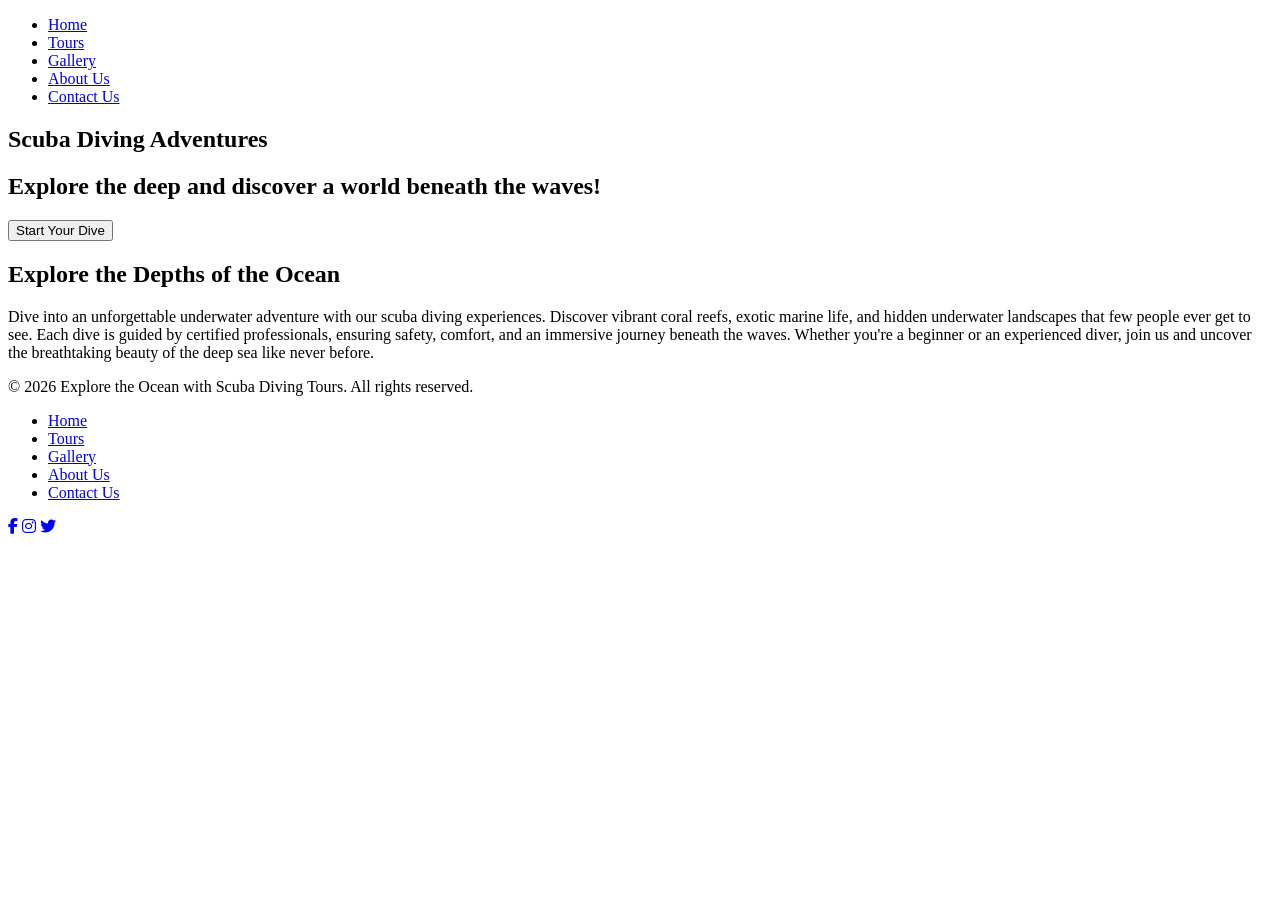
==== index.html @ 79189b06 "Final Vesrsion" ====
<!doctype html>
<html>
  <!--Title section-->
  <head>
    <title>Explore the Ocean with Scuba Diving Tours</title>
    <meta charset="utf-8" />
    <meta
      name="description"
      content="Discover unforgettable scuba diving tours and holidays. Explore vibrant reefs, crystal-clear waters, and amazing marine life with expert guides."
    />
    <meta name="author" content="Igors Kozlovs" />
    <meta name="viewport" content="width=device-width, initial-scale=1.0" />

    <link rel="stylesheet" href="style.css" />
    <link rel="preconnect" href="https://fonts.googleapis.com" />
    <link rel="preconnect" href="https://fonts.gstatic.com" crossorigin />
    <link
      href="https://fonts.googleapis.com/css2?family=Montserrat&display=swap"
      rel="stylesheet"
    />
    <link
      rel="stylesheet"
      href="https://cdnjs.cloudflare.com/ajax/libs/font-awesome/6.5.0/css/all.min.css"
    />
  </head>

  <body>
    <!--Navigation section-->
    <nav>
      <ul>
        <li><a href="index.html">Home</a></li>
        <li><a href="tours.html">Tours</a></li>
        <li><a href="gallery.html">Gallery</a></li>
        <li><a href="about-us.html">About Us</a></li>
        <li><a href="contact_us.html">Contact Us</a></li>
      </ul>
    </nav>

    <!--Header section-->
    <section class="container">
      <div class="header-content">
        <h1>Scuba Diving Adventures</h1>
        <h2>Explore the deep and discover a world beneath the waves!</h2>
      </div>
      <div class="button-header">
        <button class="shrink-border">Start Your Dive</button>
      </div>
    </section>

    <!--Discovery section-->
    <section class="chapter-section">
      <h2>Explore the Depths of the Ocean</h2>
      <p>
        Dive into an unforgettable underwater adventure with our scuba diving
        experiences. Discover vibrant coral reefs, exotic marine life, and
        hidden underwater landscapes that few people ever get to see. Each dive
        is guided by certified professionals, ensuring safety, comfort, and an
        immersive journey beneath the waves. Whether you're a beginner or an
        experienced diver, join us and uncover the breathtaking beauty of the
        deep sea like never before.
      </p>
    </section>

    <!--Footer section-->
    <footer>
      <div class="footer-content">
        <p>
          &copy; 2026 Explore the Ocean with Scuba Diving Tours. All rights
          reserved.
        </p>
        <ul>
          <li><a href="index.html">Home</a></li>
          <li><a href="tours.html">Tours</a></li>
          <li><a href="gallery.html">Gallery</a></li>
          <li><a href="about-us.html">About Us</a></li>
          <li><a href="contact_us.html">Contact Us</a></li>
        </ul>
        <p class="footer-social">
          <a href="#"><i class="fa-brands fa-facebook-f"></i></a>
          <a href="#"><i class="fa-brands fa-instagram"></i></a>
          <a href="#"><i class="fa-brands fa-twitter"></i></a>
        </p>
      </div>
    </footer>
  </body>
</html>
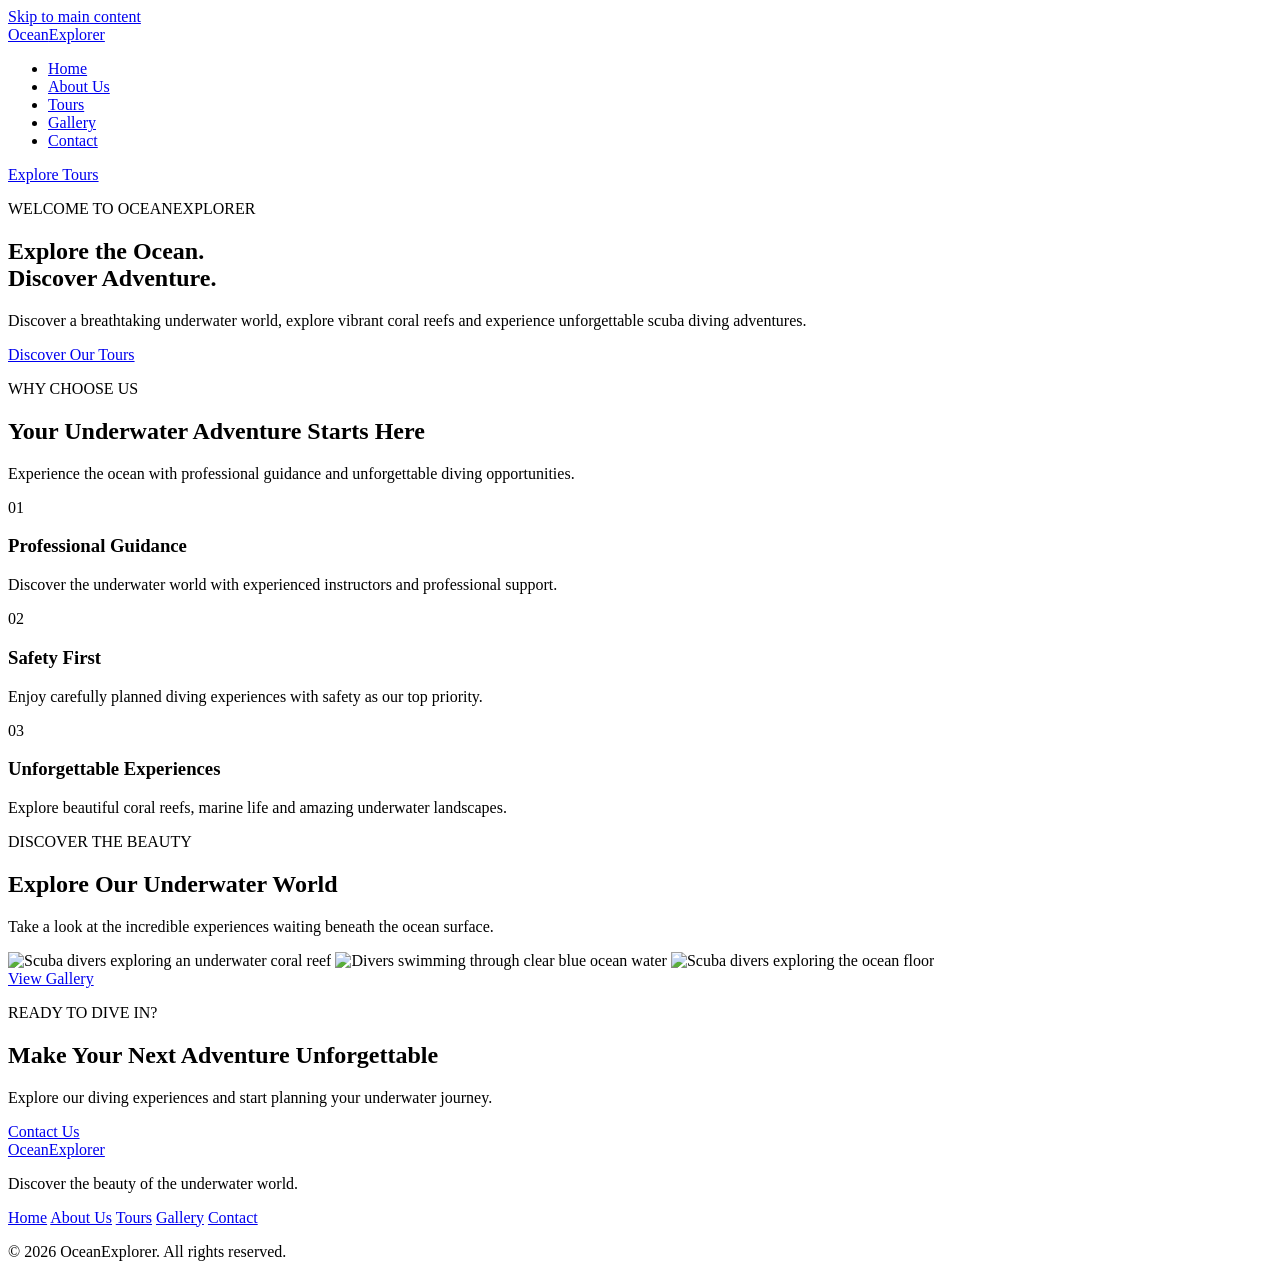
==== commit 197580db: "Improve website design and update all pages" ====
--- a/index.html
+++ b/index.html
@@ -1,86 +1,113 @@
-<!doctype html>
-<html>
-  <!--Title section-->
-  <head>
-    <title>Explore the Ocean with Scuba Diving Tours</title>
-    <meta charset="utf-8" />
-    <meta
-      name="description"
-      content="Discover unforgettable scuba diving tours and holidays. Explore vibrant reefs, crystal-clear waters, and amazing marine life with expert guides."
-    />
-    <meta name="author" content="Igors Kozlovs" />
-    <meta name="viewport" content="width=device-width, initial-scale=1.0" />
 
-    <link rel="stylesheet" href="style.css" />
-    <link rel="preconnect" href="https://fonts.googleapis.com" />
-    <link rel="preconnect" href="https://fonts.gstatic.com" crossorigin />
-    <link
-      href="https://fonts.googleapis.com/css2?family=Montserrat&display=swap"
-      rel="stylesheet"
-    />
-    <link
-      rel="stylesheet"
-      href="https://cdnjs.cloudflare.com/ajax/libs/font-awesome/6.5.0/css/all.min.css"
-    />
-  </head>
-
-  <body>
-    <!--Navigation section-->
-    <nav>
-      <ul>
-        <li><a href="index.html">Home</a></li>
-        <li><a href="tours.html">Tours</a></li>
-        <li><a href="gallery.html">Gallery</a></li>
-        <li><a href="about-us.html">About Us</a></li>
-        <li><a href="contact_us.html">Contact Us</a></li>
-      </ul>
-    </nav>
-
-    <!--Header section-->
-    <section class="container">
-      <div class="header-content">
-        <h1>Scuba Diving Adventures</h1>
-        <h2>Explore the deep and discover a world beneath the waves!</h2>
-      </div>
-      <div class="button-header">
-        <button class="shrink-border">Start Your Dive</button>
-      </div>
-    </section>
-
-    <!--Discovery section-->
-    <section class="chapter-section">
-      <h2>Explore the Depths of the Ocean</h2>
-      <p>
-        Dive into an unforgettable underwater adventure with our scuba diving
-        experiences. Discover vibrant coral reefs, exotic marine life, and
-        hidden underwater landscapes that few people ever get to see. Each dive
-        is guided by certified professionals, ensuring safety, comfort, and an
-        immersive journey beneath the waves. Whether you're a beginner or an
-        experienced diver, join us and uncover the breathtaking beauty of the
-        deep sea like never before.
-      </p>
-    </section>
-
-    <!--Footer section-->
-    <footer>
-      <div class="footer-content">
-        <p>
-          &copy; 2026 Explore the Ocean with Scuba Diving Tours. All rights
-          reserved.
-        </p>
-        <ul>
-          <li><a href="index.html">Home</a></li>
-          <li><a href="tours.html">Tours</a></li>
-          <li><a href="gallery.html">Gallery</a></li>
-          <li><a href="about-us.html">About Us</a></li>
-          <li><a href="contact_us.html">Contact Us</a></li>
-        </ul>
-        <p class="footer-social">
-          <a href="#"><i class="fa-brands fa-facebook-f"></i></a>
-          <a href="#"><i class="fa-brands fa-instagram"></i></a>
-          <a href="#"><i class="fa-brands fa-twitter"></i></a>
-        </p>
-      </div>
+<!DOCTYPE html>
+<html lang="en">
+<head>
+    <meta charset="UTF-8">
+    <meta name="viewport" content="width=device-width, initial-scale=1.0">
+    <meta name="description" content="Discover unforgettable scuba diving tours. Explore vibrant coral reefs, crystal-clear waters and amazing marine life with OceanExplorer.">
+    <meta name="author" content="OceanExplorer">
+    <meta name="theme-color" content="#123047">
+    <title>OceanExplorer | Discover the Ocean</title>
+    <link rel="preconnect" href="https://fonts.googleapis.com">
+    <link rel="preconnect" href="https://fonts.gstatic.com" crossorigin>
+    <link href="https://fonts.googleapis.com/css2?family=Montserrat:wght@400;500;600;700;800&display=swap" rel="stylesheet">
+    <link rel="stylesheet" href="style.css">
+</head>
+<body>
+    <a href="#main-content" class="skip-link">Skip to main content</a>
+    <header class="header">
+        <div class="container navbar">
+            <a href="index.html" class="logo">Ocean<span>Explorer</span></a>
+            <nav class="navigation" aria-label="Main navigation">
+                <ul class="nav-links">
+                    <li><a href="index.html" class="active" aria-current="page">Home</a></li>
+                    <li><a href="about-us.html">About Us</a></li>
+                    <li><a href="tours.html">Tours</a></li>
+                    <li><a href="gallery.html">Gallery</a></li>
+                    <li><a href="contact_us.html">Contact</a></li>
+                </ul>
+            </nav>
+            <a href="tours.html" class="nav-button">Explore Tours</a>
+        </div>
+    </header>
+    <main id="main-content">
+        <section class="hero">
+            <div class="container hero-content">
+                <p class="hero-subtitle">WELCOME TO OCEANEXPLORER</p>
+                <h1>Explore the Ocean.<br>Discover Adventure.</h1>
+                <p>Discover a breathtaking underwater world, explore vibrant coral reefs and experience unforgettable scuba diving adventures.</p>
+                <a href="tours.html" class="btn btn-primary">Discover Our Tours</a>
+            </div>
+        </section>
+        <section class="section-padding features-section">
+            <div class="container">
+                <div class="section-heading">
+                    <p class="section-subtitle">WHY CHOOSE US</p>
+                    <h2>Your Underwater Adventure Starts Here</h2>
+                    <p>Experience the ocean with professional guidance and unforgettable diving opportunities.</p>
+                </div>
+                <div class="features-grid">
+                    <article class="feature-card">
+                        <div class="feature-icon" aria-hidden="true">01</div>
+                        <h3>Professional Guidance</h3>
+                        <p>Discover the underwater world with experienced instructors and professional support.</p>
+                    </article>
+                    <article class="feature-card">
+                        <div class="feature-icon" aria-hidden="true">02</div>
+                        <h3>Safety First</h3>
+                        <p>Enjoy carefully planned diving experiences with safety as our top priority.</p>
+                    </article>
+                    <article class="feature-card">
+                        <div class="feature-icon" aria-hidden="true">03</div>
+                        <h3>Unforgettable Experiences</h3>
+                        <p>Explore beautiful coral reefs, marine life and amazing underwater landscapes.</p>
+                    </article>
+                </div>
+            </div>
+        </section>
+        <section class="home-gallery section-padding">
+            <div class="container">
+                <div class="section-heading">
+                    <p class="section-subtitle">DISCOVER THE BEAUTY</p>
+                    <h2>Explore Our Underwater World</h2>
+                    <p>Take a look at the incredible experiences waiting beneath the ocean surface.</p>
+                </div>
+                <div class="home-image-grid">
+                    <img src="gallery/foto1.jpg" alt="Scuba divers exploring an underwater coral reef" loading="lazy">
+                    <img src="gallery/foto3.jpg" alt="Divers swimming through clear blue ocean water" loading="lazy">
+                    <img src="gallery/foto6.jpg" alt="Scuba divers exploring the ocean floor" loading="lazy">
+                </div>
+                <div class="center-button">
+                    <a href="gallery.html" class="btn btn-outline">View Gallery</a>
+                </div>
+            </div>
+        </section>
+        <section class="cta-section">
+            <div class="container cta-content">
+                <p class="section-subtitle">READY TO DIVE IN?</p>
+                <h2>Make Your Next Adventure Unforgettable</h2>
+                <p>Explore our diving experiences and start planning your underwater journey.</p>
+                <a href="contact_us.html" class="btn btn-light">Contact Us</a>
+            </div>
+        </section>
+    </main>
+    <footer class="footer">
+        <div class="container footer-content">
+            <div class="footer-brand">
+                <a href="index.html" class="logo">Ocean<span>Explorer</span></a>
+                <p>Discover the beauty of the underwater world.</p>
+            </div>
+            <nav class="footer-links" aria-label="Footer navigation">
+                <a href="index.html">Home</a>
+                <a href="about-us.html">About Us</a>
+                <a href="tours.html">Tours</a>
+                <a href="gallery.html">Gallery</a>
+                <a href="contact_us.html">Contact</a>
+            </nav>
+        </div>
+        <div class="footer-bottom">
+            <p>&copy; 2026 OceanExplorer. All rights reserved.</p>
+        </div>
     </footer>
-  </body>
+</body>
 </html>
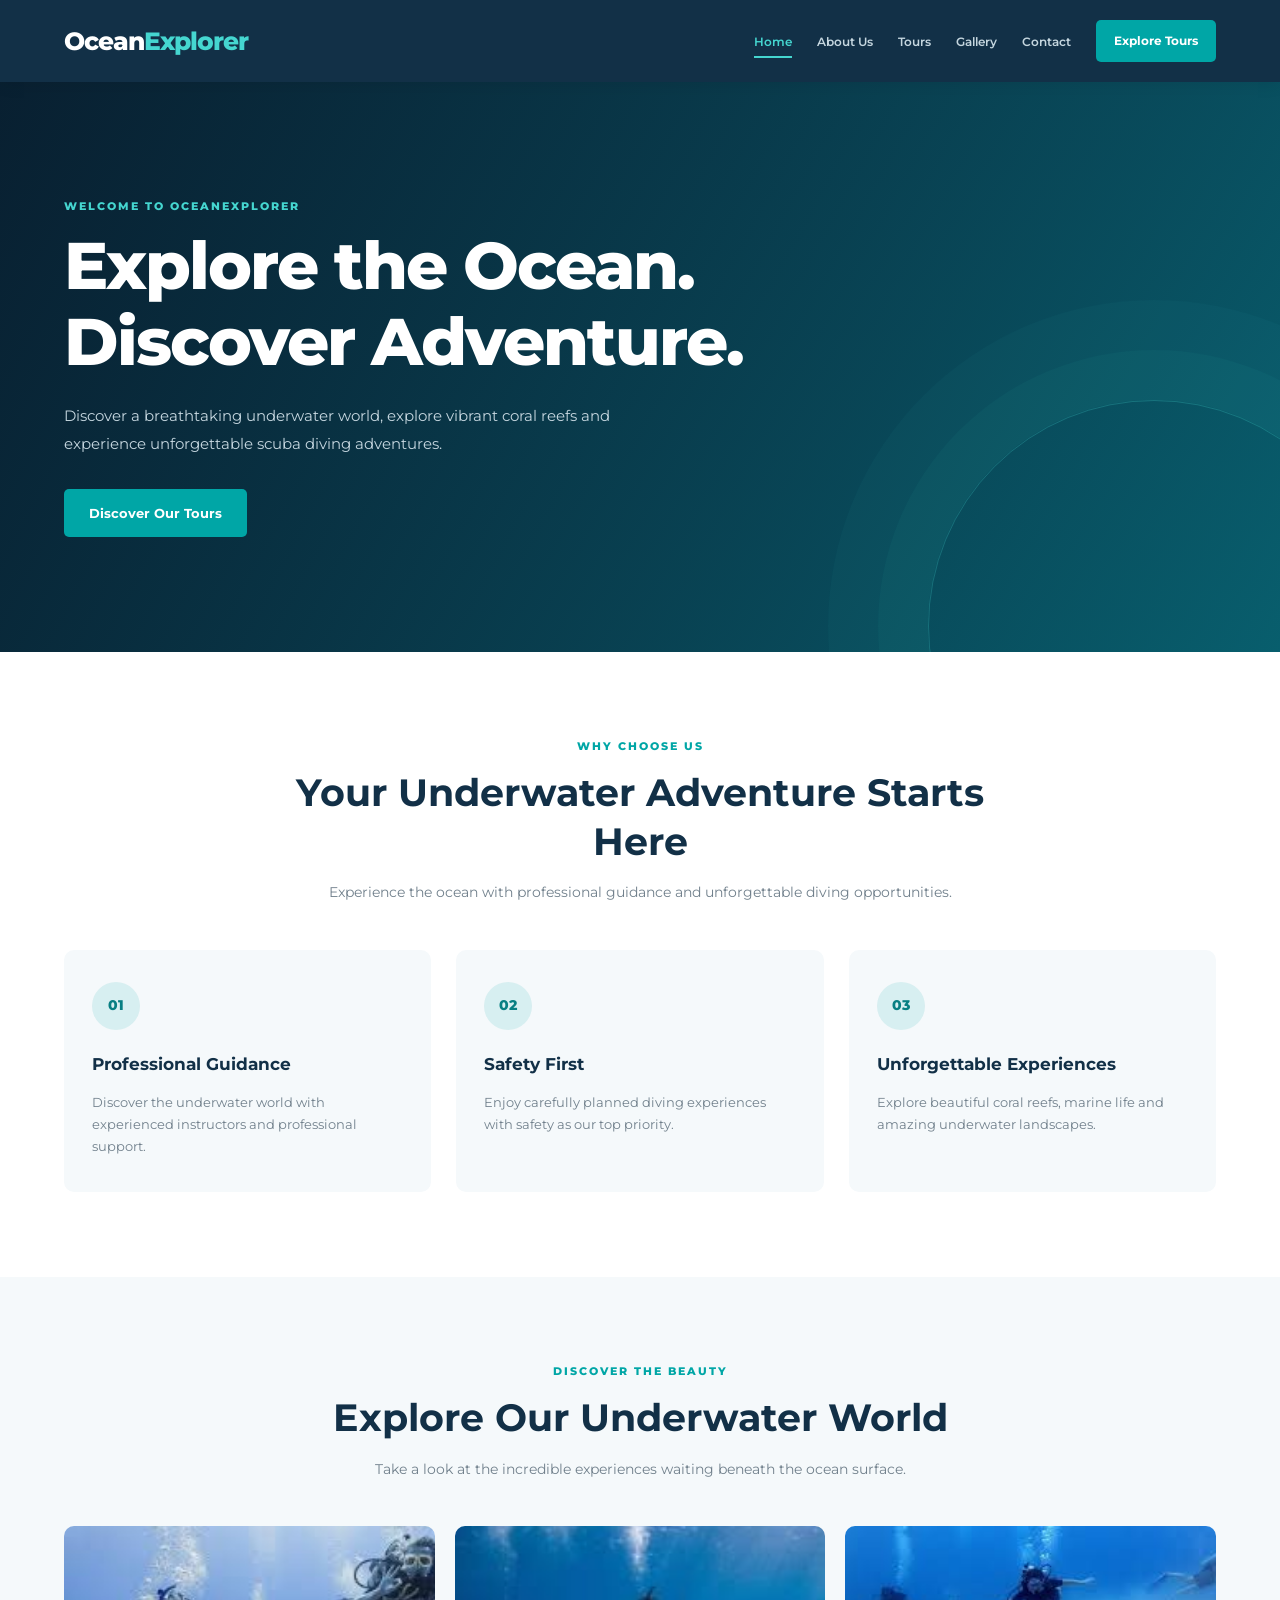
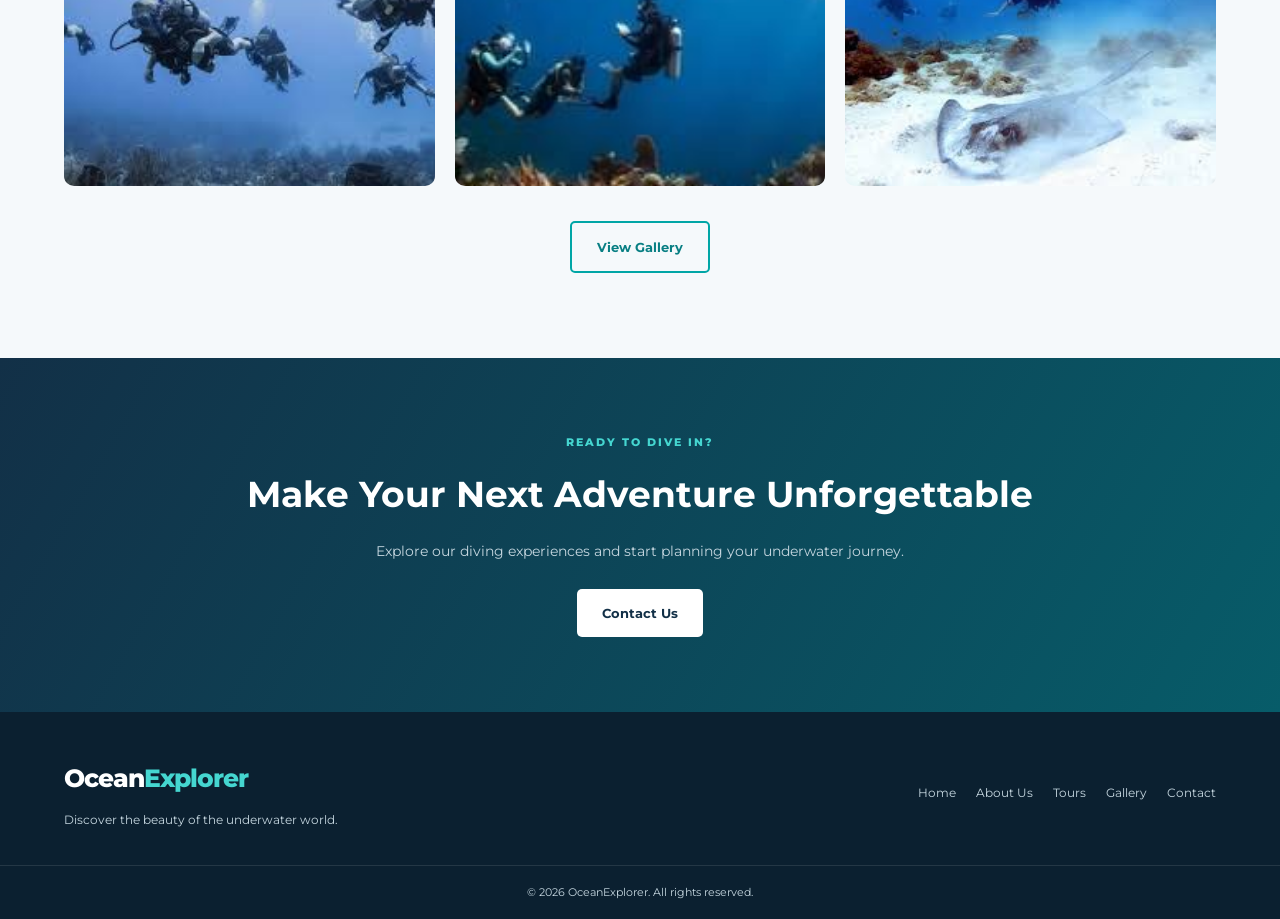
==== commit 29777783: "Initial commit - OceanExplorer" ====
--- a/index.html
+++ b/index.html
@@ -1,18 +1,21 @@
-
 <!DOCTYPE html>
 <html lang="en">
+
 <head>
     <meta charset="UTF-8">
     <meta name="viewport" content="width=device-width, initial-scale=1.0">
-    <meta name="description" content="Discover unforgettable scuba diving tours. Explore vibrant coral reefs, crystal-clear waters and amazing marine life with OceanExplorer.">
+    <meta name="description"
+        content="Discover unforgettable scuba diving tours. Explore vibrant coral reefs, crystal-clear waters and amazing marine life with OceanExplorer.">
     <meta name="author" content="OceanExplorer">
     <meta name="theme-color" content="#123047">
     <title>OceanExplorer | Discover the Ocean</title>
     <link rel="preconnect" href="https://fonts.googleapis.com">
     <link rel="preconnect" href="https://fonts.gstatic.com" crossorigin>
-    <link href="https://fonts.googleapis.com/css2?family=Montserrat:wght@400;500;600;700;800&display=swap" rel="stylesheet">
+    <link href="https://fonts.googleapis.com/css2?family=Montserrat:wght@400;500;600;700;800&display=swap"
+        rel="stylesheet">
     <link rel="stylesheet" href="style.css">
 </head>
+
 <body>
     <a href="#main-content" class="skip-link">Skip to main content</a>
     <header class="header">
@@ -35,7 +38,8 @@
             <div class="container hero-content">
                 <p class="hero-subtitle">WELCOME TO OCEANEXPLORER</p>
                 <h1>Explore the Ocean.<br>Discover Adventure.</h1>
-                <p>Discover a breathtaking underwater world, explore vibrant coral reefs and experience unforgettable scuba diving adventures.</p>
+                <p>Discover a breathtaking underwater world, explore vibrant coral reefs and experience unforgettable
+                    scuba diving adventures.</p>
                 <a href="tours.html" class="btn btn-primary">Discover Our Tours</a>
             </div>
         </section>
@@ -110,4 +114,5 @@
         </div>
     </footer>
 </body>
-</html>
+
+</html>
--- a/style.css
+++ b/style.css
@@ -0,0 +1,839 @@
+/* GLOBAL SETTINGS */
+:root {
+    --primary-color: #00a6a6;
+    --primary-dark: #087f83;
+    --dark-blue: #123047;
+    --deep-blue: #0b2030;
+    --text-color: #172b3a;
+    --muted-color: #71808c;
+    --light-text: #c5d6df;
+    --accent-color: #45d6d0;
+    --white: #ffffff;
+    --light-bg: #f5f9fb;
+    --border-color: #dce6eb;
+    --card-radius: 10px;
+    --transition: 0.3s ease;
+}
+
+* {
+    margin: 0;
+    padding: 0;
+    box-sizing: border-box;
+}
+
+html {
+    scroll-behavior: smooth;
+}
+
+body {
+    font-family: "Montserrat", sans-serif;
+    color: var(--text-color);
+    background: var(--white);
+    line-height: 1.7;
+}
+
+img {
+    display: block;
+    max-width: 100%;
+}
+
+a {
+    color: inherit;
+    text-decoration: none;
+}
+
+button,
+input,
+textarea {
+    font: inherit;
+}
+
+.container {
+    width: min(90%, 1200px);
+    margin: 0 auto;
+}
+
+.section-padding {
+    padding: 85px 0;
+}
+
+.skip-link {
+    position: absolute;
+    top: -100px;
+    left: 15px;
+    z-index: 1000;
+    padding: 12px 18px;
+    background: var(--white);
+    color: var(--dark-blue);
+    border-radius: 5px;
+}
+
+.skip-link:focus {
+    top: 15px;
+}
+
+:focus-visible {
+    outline: 3px solid var(--accent-color);
+    outline-offset: 4px;
+}
+
+/* HEADER AND NAVIGATION */
+.header {
+    position: relative;
+    z-index: 10;
+    background: var(--dark-blue);
+    box-shadow: 0 3px 15px rgba(0, 0, 0, 0.08);
+}
+
+.navbar {
+    min-height: 82px;
+    display: flex;
+    align-items: center;
+    justify-content: space-between;
+    gap: 25px;
+}
+
+.logo {
+    color: var(--white);
+    font-size: 25px;
+    font-weight: 800;
+    letter-spacing: -1px;
+    white-space: nowrap;
+}
+
+.logo span {
+    color: var(--accent-color);
+}
+
+.navigation {
+    margin-left: auto;
+}
+
+.nav-links {
+    display: flex;
+    align-items: center;
+    gap: 25px;
+    list-style: none;
+}
+
+.nav-links a {
+    position: relative;
+    color: var(--light-text);
+    font-size: 12px;
+    font-weight: 600;
+    transition: color var(--transition);
+}
+
+.nav-links a:hover,
+.nav-links a.active {
+    color: var(--accent-color);
+}
+
+.nav-links a.active::after {
+    content: "";
+    position: absolute;
+    left: 0;
+    bottom: -9px;
+    width: 100%;
+    height: 2px;
+    background: var(--accent-color);
+}
+
+.nav-button {
+    padding: 11px 18px;
+    background: var(--primary-color);
+    color: var(--white);
+    border-radius: 5px;
+    font-size: 12px;
+    font-weight: 700;
+    white-space: nowrap;
+    transition: background var(--transition);
+}
+
+.nav-button:hover {
+    background: var(--primary-dark);
+}
+
+/* BUTTONS */
+.btn {
+    display: inline-block;
+    padding: 13px 25px;
+    border: 0;
+    border-radius: 5px;
+    font-size: 13px;
+    font-weight: 700;
+    cursor: pointer;
+    transition: background var(--transition), color var(--transition), transform var(--transition);
+}
+
+.btn:hover {
+    transform: translateY(-2px);
+}
+
+.btn-primary {
+    background: var(--primary-color);
+    color: var(--white);
+}
+
+.btn-primary:hover {
+    background: var(--primary-dark);
+}
+
+.btn-outline {
+    border: 2px solid var(--primary-color);
+    color: var(--primary-dark);
+    background: transparent;
+}
+
+.btn-outline:hover {
+    background: var(--primary-color);
+    color: var(--white);
+}
+
+.btn-light {
+    background: var(--white);
+    color: var(--dark-blue);
+}
+
+.btn-light:hover {
+    background: var(--accent-color);
+    color: var(--deep-blue);
+}
+
+/* HERO */
+.hero {
+    min-height: 570px;
+    display: flex;
+    align-items: center;
+    position: relative;
+    overflow: hidden;
+    background: linear-gradient(115deg, rgba(8, 31, 48, 0.96), rgba(8, 85, 103, 0.78)), linear-gradient(135deg, #123047, #087f83);
+}
+
+.hero::after {
+    content: "";
+    position: absolute;
+    width: 450px;
+    height: 450px;
+    right: -100px;
+    bottom: -200px;
+    border: 1px solid rgba(69, 214, 208, 0.25);
+    border-radius: 50%;
+    box-shadow: 0 0 0 50px rgba(69, 214, 208, 0.04), 0 0 0 100px rgba(69, 214, 208, 0.03);
+}
+
+.hero-content {
+    position: relative;
+    z-index: 1;
+    padding-top: 70px;
+    padding-bottom: 70px;
+    color: var(--white);
+}
+
+.hero-subtitle,
+.section-subtitle {
+    color: var(--primary-color);
+    font-size: 11px;
+    font-weight: 800;
+    letter-spacing: 2px;
+    margin-bottom: 12px;
+}
+
+.hero-subtitle {
+    color: var(--accent-color);
+}
+
+.hero h1 {
+    max-width: 750px;
+    margin-bottom: 22px;
+    font-size: clamp(38px, 6vw, 66px);
+    line-height: 1.15;
+    font-weight: 800;
+    letter-spacing: -2px;
+}
+
+.hero-content>p:not(.hero-subtitle) {
+    max-width: 620px;
+    margin-bottom: 30px;
+    color: var(--light-text);
+    font-size: 15px;
+    line-height: 1.9;
+}
+
+/* SECTION HEADINGS */
+.section-heading {
+    max-width: 720px;
+    margin: 0 auto 45px;
+    text-align: center;
+}
+
+.section-heading h1,
+.section-heading h2 {
+    color: var(--dark-blue);
+    font-size: clamp(27px, 4vw, 38px);
+    line-height: 1.3;
+    margin-bottom: 15px;
+}
+
+.section-heading>p:last-child {
+    color: var(--muted-color);
+    font-size: 14px;
+}
+
+/* HOME FEATURES */
+.features-section {
+    background: var(--white);
+}
+
+.features-grid {
+    display: grid;
+    grid-template-columns: repeat(3, minmax(0, 1fr));
+    gap: 25px;
+}
+
+.feature-card {
+    padding: 32px 28px;
+    background: var(--light-bg);
+    border-radius: var(--card-radius);
+    border-bottom: 3px solid transparent;
+    transition: transform var(--transition), box-shadow var(--transition), border-color var(--transition);
+}
+
+.feature-card:hover {
+    transform: translateY(-6px);
+    border-color: var(--primary-color);
+    box-shadow: 0 12px 30px rgba(18, 48, 71, 0.09);
+}
+
+.feature-icon {
+    width: 48px;
+    height: 48px;
+    display: grid;
+    place-items: center;
+    margin-bottom: 20px;
+    border-radius: 50%;
+    background: rgba(0, 166, 166, 0.12);
+    color: var(--primary-dark);
+    font-size: 14px;
+    font-weight: 800;
+}
+
+.feature-card h3 {
+    margin-bottom: 12px;
+    color: var(--dark-blue);
+    font-size: 17px;
+}
+
+.feature-card p {
+    color: var(--muted-color);
+    font-size: 13px;
+}
+
+/* HOME GALLERY */
+.home-gallery {
+    background: var(--light-bg);
+}
+
+.home-image-grid {
+    display: grid;
+    grid-template-columns: repeat(3, minmax(0, 1fr));
+    gap: 20px;
+    margin-bottom: 35px;
+}
+
+.home-image-grid img {
+    width: 100%;
+    height: 260px;
+    object-fit: cover;
+    border-radius: var(--card-radius);
+    transition: transform var(--transition);
+}
+
+.home-image-grid img:hover {
+    transform: translateY(-5px);
+}
+
+.center-button {
+    text-align: center;
+}
+
+/* CALL TO ACTION */
+.cta-section {
+    padding: 75px 0;
+    text-align: center;
+    background: linear-gradient(120deg, var(--dark-blue), #075c69);
+}
+
+.cta-content h2 {
+    margin-bottom: 15px;
+    color: var(--white);
+    font-size: clamp(26px, 4vw, 36px);
+}
+
+.cta-content>p:not(.section-subtitle) {
+    margin: 0 auto 25px;
+    color: var(--light-text);
+    font-size: 14px;
+}
+
+.cta-content .section-subtitle {
+    color: var(--accent-color);
+}
+
+/* ABOUT US */
+.about-layout {
+    display: grid;
+    grid-template-columns: 1fr 1.2fr;
+    align-items: center;
+    gap: 50px;
+}
+
+.about-image img {
+    width: 100%;
+    min-height: 450px;
+    max-height: 600px;
+    object-fit: cover;
+    border-radius: var(--card-radius);
+    box-shadow: 0 12px 35px rgba(0, 0, 0, 0.12);
+}
+
+.about-section h1 {
+    margin-bottom: 15px;
+    color: var(--dark-blue);
+    font-size: clamp(30px, 4vw, 42px);
+    line-height: 1.25;
+}
+
+.about-section h2 {
+    margin-bottom: 20px;
+    color: var(--primary-dark);
+    font-size: 19px;
+    line-height: 1.5;
+}
+
+.about-section p:not(.section-subtitle) {
+    margin-bottom: 16px;
+    color: var(--muted-color);
+    font-size: 13px;
+    line-height: 1.9;
+}
+
+.about-section .btn {
+    margin-top: 10px;
+}
+
+/* TOURS */
+.tours-section {
+    background: var(--light-bg);
+}
+
+.tours-list {
+    display: grid;
+    gap: 22px;
+}
+
+.chapter-tour {
+    display: flex;
+    align-items: center;
+    gap: 25px;
+    padding: 30px;
+    background: var(--white);
+    border-radius: var(--card-radius);
+    border-left: 4px solid var(--primary-color);
+    box-shadow: 0 8px 25px rgba(0, 0, 0, 0.05);
+    transition: transform var(--transition), box-shadow var(--transition);
+}
+
+.chapter-tour:hover {
+    transform: translateY(-4px);
+    box-shadow: 0 14px 30px rgba(0, 0, 0, 0.09);
+}
+
+.tour-number {
+    flex-shrink: 0;
+    color: rgba(0, 166, 166, 0.25);
+    font-size: 36px;
+    font-weight: 800;
+}
+
+.tour-content {
+    flex: 1;
+}
+
+.tour-content h2 {
+    margin-bottom: 10px;
+    color: var(--dark-blue);
+    font-size: 19px;
+    line-height: 1.4;
+}
+
+.tour-content p {
+    color: var(--muted-color);
+    font-size: 13px;
+}
+
+.tour-button {
+    flex-shrink: 0;
+    display: inline-block;
+    padding: 11px 19px;
+    border-radius: 5px;
+    background: var(--primary-color);
+    color: var(--white);
+    font-size: 12px;
+    font-weight: 700;
+    transition: background var(--transition);
+}
+
+.tour-button:hover {
+    background: var(--primary-dark);
+}
+
+/* GALLERY */
+.gallery-section {
+    background: var(--light-bg);
+}
+
+.gallery {
+    display: grid;
+    grid-template-columns: repeat(3, minmax(0, 1fr));
+    gap: 25px;
+}
+
+.gallery figure {
+    overflow: hidden;
+    background: var(--white);
+    border-radius: var(--card-radius);
+    box-shadow: 0 8px 25px rgba(0, 0, 0, 0.06);
+    transition: transform var(--transition), box-shadow var(--transition);
+}
+
+.gallery figure:hover {
+    transform: translateY(-5px);
+    box-shadow: 0 14px 30px rgba(0, 0, 0, 0.12);
+}
+
+.gallery img {
+    width: 100%;
+    height: 250px;
+    object-fit: cover;
+    transition: transform 0.4s ease;
+}
+
+.gallery figure:hover img {
+    transform: scale(1.04);
+}
+
+.gallery figcaption {
+    padding: 17px;
+    text-align: center;
+    color: var(--dark-blue);
+    font-size: 13px;
+    font-weight: 600;
+}
+
+/* CONTACT */
+.contact-section {
+    background: var(--light-bg);
+}
+
+.contact-container {
+    display: grid;
+    grid-template-columns: 0.8fr 1.2fr;
+    align-items: start;
+    gap: 40px;
+    max-width: 1000px;
+    margin: 0 auto;
+}
+
+.contact-info {
+    padding: 30px 10px;
+}
+
+.contact-info h2 {
+    margin-bottom: 20px;
+    color: var(--dark-blue);
+    font-size: 25px;
+    line-height: 1.4;
+}
+
+.contact-info p {
+    margin-bottom: 15px;
+    color: var(--muted-color);
+    font-size: 13px;
+    line-height: 1.9;
+}
+
+.contact-form-container {
+    padding: 35px;
+    background: var(--white);
+    border-radius: var(--card-radius);
+    box-shadow: 0 8px 30px rgba(0, 0, 0, 0.07);
+}
+
+.contact-form-container h2 {
+    margin-bottom: 25px;
+    color: var(--dark-blue);
+    font-size: 22px;
+}
+
+.form-group {
+    margin-bottom: 20px;
+}
+
+.form-group label {
+    display: block;
+    margin-bottom: 8px;
+    color: var(--dark-blue);
+    font-size: 13px;
+    font-weight: 600;
+}
+
+.form-group input,
+.form-group textarea {
+    width: 100%;
+    padding: 13px 15px;
+    border: 1px solid var(--border-color);
+    border-radius: 5px;
+    background: #fbfdfe;
+    color: var(--text-color);
+    font-family: inherit;
+    font-size: 13px;
+    transition: border-color var(--transition), box-shadow var(--transition);
+}
+
+.form-group textarea {
+    min-height: 130px;
+    resize: vertical;
+}
+
+.form-group input:focus,
+.form-group textarea:focus {
+    outline: none;
+    border-color: var(--primary-color);
+    box-shadow: 0 0 0 3px rgba(0, 166, 166, 0.12);
+}
+
+.contact-form-container button {
+    font-family: inherit;
+}
+
+.form-note {
+    margin-top: 15px;
+    color: var(--muted-color);
+    font-size: 11px;
+}
+
+/* FOOTER */
+.footer {
+    background: var(--deep-blue);
+    color: var(--light-text);
+}
+
+.footer-content {
+    display: flex;
+    justify-content: space-between;
+    align-items: center;
+    gap: 35px;
+    padding-top: 45px;
+    padding-bottom: 35px;
+}
+
+.footer-brand p {
+    margin-top: 10px;
+    color: var(--light-text);
+    font-size: 12px;
+}
+
+.footer-links {
+    display: flex;
+    flex-wrap: wrap;
+    gap: 20px;
+}
+
+.footer-links a {
+    color: var(--light-text);
+    font-size: 12px;
+    transition: color var(--transition);
+}
+
+.footer-links a:hover {
+    color: var(--accent-color);
+}
+
+.footer-bottom {
+    padding: 17px 15px;
+    border-top: 1px solid rgba(255, 255, 255, 0.1);
+    text-align: center;
+}
+
+.footer-bottom p {
+    color: var(--light-text);
+    font-size: 11px;
+}
+
+/* RESPONSIVE DESIGN */
+@media (max-width: 1000px) {
+    .navbar {
+        flex-wrap: wrap;
+        justify-content: center;
+        padding-top: 18px;
+        padding-bottom: 18px;
+    }
+
+    .navigation {
+        order: 3;
+        width: 100%;
+        margin-left: 0;
+    }
+
+    .nav-links {
+        justify-content: center;
+        flex-wrap: wrap;
+        gap: 18px;
+    }
+
+    .features-grid {
+        gap: 15px;
+    }
+
+    .about-layout {
+        gap: 30px;
+    }
+}
+
+@media (max-width: 750px) {
+    .section-padding {
+        padding: 65px 0;
+    }
+
+    .features-grid {
+        grid-template-columns: 1fr;
+    }
+
+    .home-image-grid {
+        grid-template-columns: 1fr 1fr;
+    }
+
+    .about-layout {
+        grid-template-columns: 1fr;
+    }
+
+    .about-image img {
+        min-height: 300px;
+        max-height: 400px;
+    }
+
+    .gallery {
+        grid-template-columns: repeat(2, minmax(0, 1fr));
+    }
+
+    .contact-container {
+        grid-template-columns: 1fr;
+        gap: 20px;
+    }
+
+    .contact-info {
+        padding: 10px 0;
+    }
+
+    .footer-content {
+        flex-direction: column;
+        align-items: flex-start;
+    }
+}
+
+@media (max-width: 550px) {
+    .navbar {
+        gap: 15px;
+    }
+
+    .logo {
+        font-size: 22px;
+    }
+
+    .nav-links {
+        gap: 12px 17px;
+    }
+
+    .nav-links a {
+        font-size: 11px;
+    }
+
+    .nav-button {
+        padding: 9px 13px;
+        font-size: 11px;
+    }
+
+    .hero {
+        min-height: 500px;
+    }
+
+    .hero h1 {
+        font-size: 38px;
+        letter-spacing: -1px;
+    }
+
+    .hero-content>p:not(.hero-subtitle) {
+        font-size: 13px;
+    }
+
+    .section-heading {
+        margin-bottom: 30px;
+    }
+
+    .home-image-grid {
+        grid-template-columns: 1fr;
+    }
+
+    .home-image-grid img {
+        height: 230px;
+    }
+
+    .home-image-grid img:last-child {
+        display: block;
+    }
+
+    .gallery {
+        grid-template-columns: 1fr;
+    }
+
+    .gallery img {
+        height: 230px;
+    }
+
+    .chapter-tour {
+        flex-direction: column;
+        align-items: flex-start;
+        gap: 15px;
+        padding: 24px;
+    }
+
+    .tour-number {
+        font-size: 28px;
+    }
+
+    .tour-content h2 {
+        font-size: 17px;
+    }
+
+    .contact-form-container {
+        padding: 25px 20px;
+    }
+
+    .footer-links {
+        gap: 13px;
+    }
+}
+
+/* REDUCED MOTION */
+@media (prefers-reduced-motion: reduce) {
+
+    *,
+    *::before,
+    *::after {
+        scroll-behavior: auto !important;
+        animation-duration: 0.01ms !important;
+        animation-iteration-count: 1 !important;
+        transition-duration: 0.01ms !important;
+    }
+}
